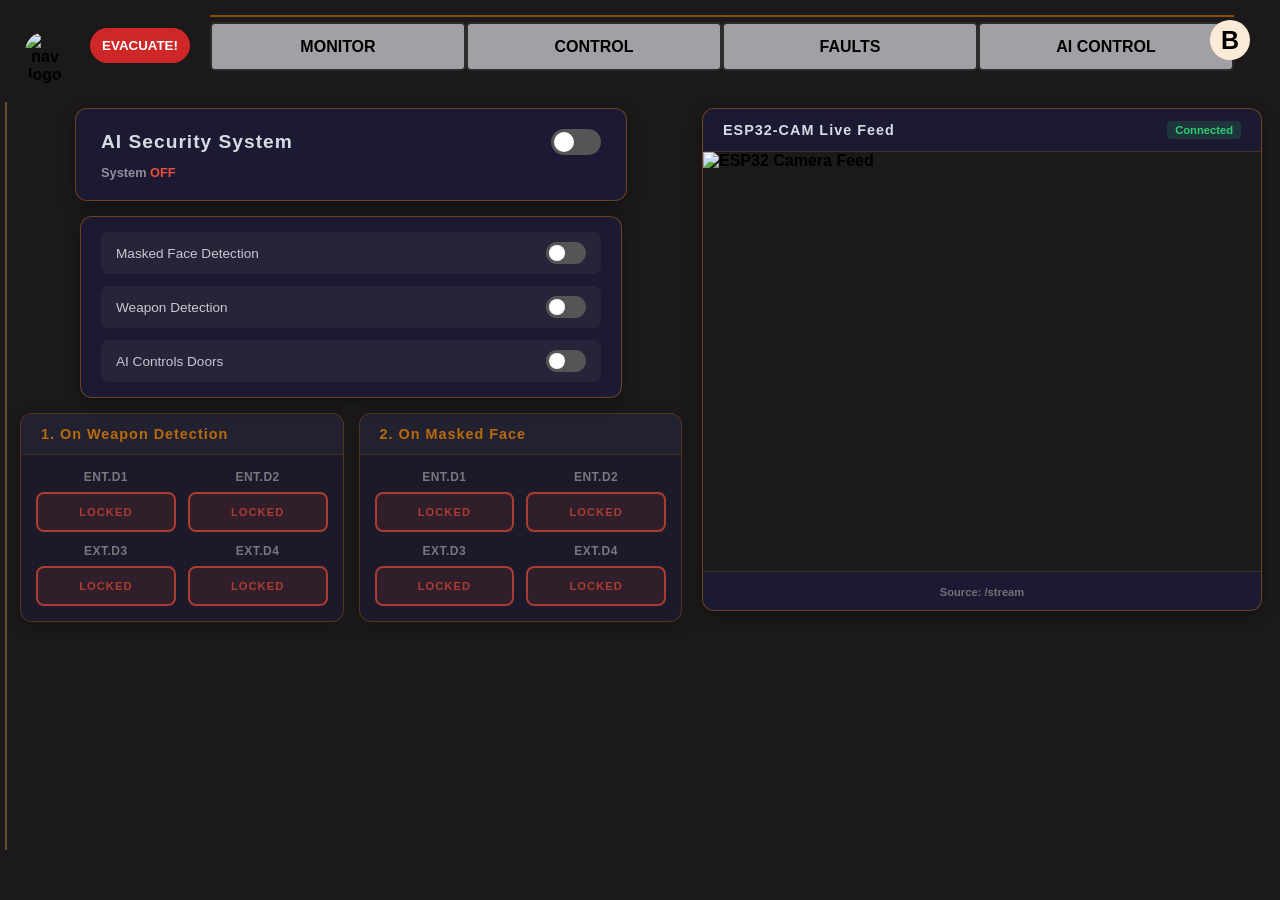
==== aicontrol.html @ 1e650802 "feat: Refactor API endpoints to use relative URLs and remove hardcoded server address" ====
<!DOCTYPE html>
<html lang="en">
<head>
    <meta charset="UTF-8">
    <title>Man-Trap Control - AI Control</title>
    <link rel="stylesheet" href="style.css">
    <link rel="stylesheet" href="aicontrol.css">
   
   
</head>
<body class="simulation-background">

    <div class = "whole-header">
        
        
        <div class="main-navigation-bar">

            <div class="monitor-page-link simulate-page-link-selected" onclick="openMonitorPage()">MONITOR</div>
            <div class="command-page-link simulate-page-link-selected" onclick="openControlPage()">CONTROL</div>
            <div class="faults-page-link simulate-page-link-selected" onclick="openFaultsPage()">FAULTS</div>
            <div class="ai-page-link simulate-page-link-selected">AI CONTROL</div>

        </div>


        <div class="user-header">

            <button class="evacuate"> EVACUATE! </button>
            <div class="js-navigation-menu"><img class="navigation-menu" onclick="showSideNavigationBar()" src="navigation-menu.png" alt="nav logo"></div>
            <div class="user-pic"> <div class="user-name">B</div> </div>

        </div>
                
    </div> 
   
    
    <div class ="js-side-navigation-bar">
        <div class = "hidden-side-navigation-bar">
        </div>


    </div>

    <div class="ai-container">
        <div class="ai-layout">
            <!-- Left Column - Top Four Cards -->
            <div class="ai-left-column">
                <!-- Main AI System Toggle -->
                <div class="ai-main-toggle">
                    <div class="toggle-card">
                        <div class="toggle-header">
                            <h2>AI Security System</h2>
                            <label class="switch">
                                <input type="checkbox" id="aiSystemToggle" onchange="toggleAiSystem()">
                                <span class="slider round"></span>
                            </label>
                        </div>
                        <p class="toggle-status">System <span id="aiSystemStatus">OFF</span></p>
                    </div>
                </div>

                <!-- AI Configuration Toggles -->
                <div class="ai-config-section">
                    <div class="config-card">
                        <div class="config-toggle">
                            <span class="config-label">Masked Face Detection</span>
                            <label class="switch small-switch">
                                <input type="checkbox" id="maskedFaceToggle" onchange="toggleMaskedFace()">
                                <span class="slider round"></span>
                            </label>
                        </div>
                        <div class="config-toggle">
                            <span class="config-label">Weapon Detection</span>
                            <label class="switch small-switch">
                                <input type="checkbox" id="weaponToggle" onchange="toggleWeapon()">
                                <span class="slider round"></span>
                            </label>
                        </div>
                        <div class="config-toggle">
                            <span class="config-label">AI Controls Doors</span>
                            <label class="switch small-switch">
                                <input type="checkbox" id="aiDoorControlToggle" onchange="toggleAiDoorControl()">
                                <span class="slider round"></span>
                            </label>
                        </div>
                    </div>
                </div>

                <!-- Setup Cards -->
                <div class="setup-cards-container">
                    <!-- On Weapon Detection Card -->
                    <div class="setup-card" id="weaponSetupCard">
                        <div class="setup-header">
                            <h3>1. On Weapon Detection</h3>
                        </div>
                        <div class="door-grid">
                            <div class="door-setup-box">
                                <div class="door-label">ENT.D1</div>
                                <button class="door-action-btn locked" data-door="1" data-type="weapon" onclick="toggleDoorAction(this)">
                                    <span class="btn-text">LOCKED</span>
                                </button>
                            </div>
                            <div class="door-setup-box">
                                <div class="door-label">ENT.D2</div>
                                <button class="door-action-btn locked" data-door="2" data-type="weapon" onclick="toggleDoorAction(this)">
                                    <span class="btn-text">LOCKED</span>
                                </button>
                            </div>
                            <div class="door-setup-box">
                                <div class="door-label">EXT.D3</div>
                                <button class="door-action-btn locked" data-door="3" data-type="weapon" onclick="toggleDoorAction(this)">
                                    <span class="btn-text">LOCKED</span>
                                </button>
                            </div>
                            <div class="door-setup-box">
                                <div class="door-label">EXT.D4</div>
                                <button class="door-action-btn locked" data-door="4" data-type="weapon" onclick="toggleDoorAction(this)">
                                    <span class="btn-text">LOCKED</span>
                                </button>
                            </div>
                        </div>
                    </div>

                    <!-- On Masked Face Card -->
                    <div class="setup-card" id="maskedFaceSetupCard">
                        <div class="setup-header">
                            <h3>2. On Masked Face</h3>
                        </div>
                        <div class="door-grid">
                            <div class="door-setup-box">
                                <div class="door-label">ENT.D1</div>
                                <button class="door-action-btn locked" data-door="1" data-type="masked" onclick="toggleDoorAction(this)">
                                    <span class="btn-text">LOCKED</span>
                                </button>
                            </div>
                            <div class="door-setup-box">
                                <div class="door-label">ENT.D2</div>
                                <button class="door-action-btn locked" data-door="2" data-type="masked" onclick="toggleDoorAction(this)">
                                    <span class="btn-text">LOCKED</span>
                                </button>
                            </div>
                            <div class="door-setup-box">
                                <div class="door-label">EXT.D3</div>
                                <button class="door-action-btn locked" data-door="3" data-type="masked" onclick="toggleDoorAction(this)">
                                    <span class="btn-text">LOCKED</span>
                                </button>
                            </div>
                            <div class="door-setup-box">
                                <div class="door-label">EXT.D4</div>
                                <button class="door-action-btn locked" data-door="4" data-type="masked" onclick="toggleDoorAction(this)">
                                    <span class="btn-text">LOCKED</span>
                                </button>
                            </div>
                        </div>
                    </div>
                </div>
            </div>

            <!-- Right Column - Live Feed -->
            <div class="ai-right-column">
                <div class="feed-card">
                    <div class="feed-header">
                        <h3>ESP32-CAM Live Feed</h3>
                        <span class="feed-status">Connected</span>
                    </div>
                    <div class="feed-view">
                        <img id="esp32Feed" alt="ESP32 Camera Feed" src="/third.png">
                    </div>
                    <div class="feed-info">
                        <span>Source: /stream</span>
                    </div>
                </div>
            </div>
        </div>
    </div>
<script src="js/api-client.js"></script>
<script src="js/bankSystem.js"></script>
<script src="aicontrol.js"></script>
<script src="script.js"></script>

</body>
</html>
---- style.css ----
body{
    
    background-color: rgb(27, 25, 25);
    display: inline;
    height: 5000px;
    font-family: Inter, sans-serif;
    font-weight: 700;
    
}

.main-navigation-bar{
  
    position : fixed;
    display: flex;
    flex-direction : row;
    width : 80%;
    top:15px;
    left: 180px;
    right : 80px;
    border-top-style: solid;
    border-bottom-style : none;
    border-top-color: rgba(255, 142, 3, 0.462);
    border-width: 2px;
    padding-top: 5px;
    margin-left: 30px;

}

.monitor-page-link, .command-page-link,.faults-page-link,.ai-page-link {
    padding : 5px 40px 5px 40px;
    display: flex;
    justify-self: stretch;
    width :25%;
    height : 35px;
    background-color:rgb(162, 160, 164);
    border-style: solid;
    border-width: 2px;
    border-color: rgb(45, 44, 44);
    border-radius: 5px;
    align-items: center;
    justify-content: center;
    transition: 0.3s;
    
}



.monitor-page-link:hover, .command-page-link:hover,.faults-page-link:hover,.ai-page-link:hover {
    padding : 5px 42px 7px 42px;;
    height : 45px;
    background-color: rgb(204, 196, 196);
    border-style: solid;
    border-width: 2px;
    border-color: rgb(255, 142, 3);
    border-radius: 5px;
    cursor: pointer;
    transition: 0.3s;
}


.user-header{
    position: fixed;
    display : grid;
    grid-template-columns: 1fr 1fr;
    width: 20%;
    left :20px; 
    align-items: center;
    top : 45px;
    text-align: center;
   
}


.user-pic{
    align-items: center;
    justify-content: center;
    position: fixed;
    height :40px;
    width: 40px;
    border-radius: 20px;
    right:30px;
    top :20px;
    background-color: antiquewhite;

}
.user-name {
    
    position: absolute;
    font-size: 25px;
    font-weight: bold;
    left:10px;
    right: 10px;
    top: 6px;

}


.evacuate{
    position: fixed;
    height: 35px;
    width :100px;
    border-radius: 200px;
    left: 90px;
    background-color: rgb(207, 39, 39);
    color: white;
    font-weight: 550;
    box-shadow: none;
    border-width: 0;
    cursor: pointer;
    transition: 0.3s;

}
.evacuate:hover{
    position: fixed;
    height: 37px;
    width :105px;
    border-radius: 205px;
    left: 90px;
    background-color: rgb(241, 6, 6);
    color: white;
    font-weight: 550;
    box-shadow: none;
    border-width: 0;
    cursor: pointer;

}

.navigation-menu{
    
    position: absolute;
    width: 40px;
    border-radius: 20px;
    left : 5px;
    top : -13px;
    cursor: pointer;
    display: block;

  
}
.navigation-menu p {
    
  line-height: 0.2px;
  font-weight: 700;
  
}



.shown-side-navigation-bar{
    position: fixed;
    display : grid;
    grid-template-rows: 1fr 1fr 1fr 1fr;
    left: 10px;
    top: 100px;
    bottom: 100px;
}



.shown-side-navigation-bar div{
    
    display :block;
    text-align: center;
    color: rgb(221, 216, 216);
    font-weight: 200;
    width: 90px;
    margin: 2px;
    border-radius: 5px;
    background-color: rgba(12, 50, 163, 0.214);
    border-style: solid;
    border-width: 2px;
    border-color: rgba(255, 142, 3, 0.447);
    cursor: pointer;
    
}

.hidden-side-navigation-bar{
    position: fixed;
    left: 5px;
    top: 102px;
    bottom: 50px;
    background-color: rgba(160, 128, 81, 0);
    border-style: solid;
    border-width: 0.1px;
    border-color: rgba(205, 150, 83, 0.425);
    
}


.bank-booth-template{
    background:rgba(32, 32, 129, 0.25);
    height: 500px;
    width: 500px;
    border-radius: 50px;
    position: absolute;
    left: 7%;
    top :180px;
    display :flex;
    align-items: center;
    justify-content: center;
    margin-left: 60px;
    border: 1px solid rgba(255, 142, 3, 0.35);
    box-shadow: 0 4px 15px rgba(0, 0, 0, 0.3);
    overflow: hidden;
}

.live-view-template{
    background: rgba(26, 33, 31, 0.659);
    height: 500px;
    width: 500px;
    border-radius: 50px;
    position: absolute;
    right: 7%;
    top :180px;
    display :flex;
    align-items: center;
    justify-content: center;
    margin-left: 60px;

}

.booth-divider {

    height: 450px;
    width: 0.3px;
    background-color: rgb(84, 81, 79);
    
}


.outside-door-lock-icons{
    position: absolute;

    top : 140px;
    left : 10%;
    margin-left: 90px;
    display : grid;
    grid-template-columns: 120px 210px 300px;
    align-items: center; 
    font-size: small;
    color: rgba(103, 103, 237, 0.918);  
}
.inside-door-lock-icons{
    position: absolute;
    top : 685px;
    left : 10%;
    margin-left: 90px;
    display : grid;
    grid-template-columns: 120px 210px 300px;
    align-items: center;
    font-size: small; 
    color: rgba(103, 103, 237, 0.918);
}


.outside-unlocked-padlock-icon, .inside-locked-padlock-icon, .inside-unlocked-padlock-icon, .outside-locked-padlock-icon{

    display : inline;
    width : 35px;
    border-radius: 18px;
}

.outside-exit-closed{
position: absolute;
left: 6%;
top: 10%;
width : 35%;
height: 10px;
background-color: red;

}
.outside-exit-opened{
position: absolute;
left: 6%;
top: 10%;
transform: rotate(-10deg);
transform-origin : top left;
width : 35%;
height: 10px;
background-color:rgb(6, 234, 33);

}

.outside-entrance-opened{
position: absolute;
right: 6%;
top: 10%;
width : 35%;
height: 10px;
background-color: rgb(6, 234, 33);
transform: rotate(10deg);
transform-origin : top right;
    
}
.outside-entrance-closed{
position: absolute;
right: 6%;
top: 10%;
width : 35%;
height: 10px;
background-color: red;

}


.inside-exit-closed{
position: absolute;
left: 6%;
bottom: 10%;
width : 35%;
height: 10px;
background-color: red;
    
}
.inside-exit-opened{
transform: rotate(10deg);
transform-origin : top left;
position: absolute;
left: 6%;
bottom: 10%;
width : 35%;
height: 10px;
background-color:rgb(6, 234, 33);    
}

.inside-entrance-opened{
transform: rotate(-10deg);
transform-origin : top right;
position: absolute;
right: 6%;
bottom: 10%;
width : 35%;
height: 10px;
background-color:rgb(6, 234, 33);    
}

.inside-entrance-closed{
position: absolute;
right: 6%;
bottom: 10%;
width : 35%;
height: 10px;
background-color: red;   
}

.object-detected-entrance{
    position: absolute;
    font-family:'Segoe UI', Tahoma, Geneva, Verdana, sans-serif;
    font-weight: 900;
    font-size: 100px;
    right: 10%;
    background-color: none;

}
.object-detected-exit{
    position: absolute;
    font-family:'Segoe UI', Tahoma, Geneva, Verdana, sans-serif;
    font-weight: 900;
    font-size: 100px;
    left: 10%;
    background-color: none;

}

.operation-mode{
    position: fixed;
    display: block;
    background-color: rgba(32, 32, 129, 0.338);

}


.main-container {
    position: fixed;
    left: 6%;
    top: 10%;
    display: grid;
    grid-template-columns: repeat(3, 1fr);
    gap: 15px;
    padding: 80px 20px 20px 20px;
    min-height: calc(100vh - 100px);
    width: 100%;
    box-sizing: border-box;
}

/* Card - Operation Mode */
.operation-mode-card {
    position: relative;
    background: rgba(32, 32, 129, 0.25);
    width: 100%;
    max-width: 500px;
    border-radius: 12px;
    box-shadow: 0 4px 15px rgba(0, 0, 0, 0.3);
    overflow: hidden;
    border: 1px solid rgba(255, 142, 3, 0.35);
}

.card-header {
    padding: 15px 20px;
    border-bottom: 1px solid rgba(255, 142, 3, 0.2);
}

.card-header h2 {
    margin: 0;
    font-size: 1rem;
    color: #d6dce3;
    letter-spacing: 1px;
    text-transform: uppercase;
  
}
.mode-row {
    display: grid;
    grid-template-columns: 1fr 140px;
    align-items: center;
    padding: 12px 20px;
    border-bottom: 1px solid rgba(255, 142, 3, 0.1);
    transition: background 0.3s ease;
  }


.mode-row:last-child { border-bottom: none; }

  .mode-info p {
    margin: 0;
    font-size: 0.8rem;
    color: #a0a0a8;
    line-height: 1.4;
}

input[type="radio"] { display: none; }

.mode-btn {
    display: block;
    text-align: center;
    padding: 8px 0;
    border-radius: 5px;
    font-weight: 600;
    cursor: pointer;
    transition: all 0.2s ease;
    text-transform: uppercase;
    font-size: 0.7rem;
    border: 1px solid transparent;
  }

.btn-evacuate, .btn-normal, .btn-exit, .btn-entrance, .btn-lock { 
    background: rgba(60, 60, 70, 0.4);
    border-color: rgba(120, 120, 130, 0.3);
    color: #c8c8d0;
}
  .btn-evacuate:hover, .btn-normal:hover, .btn-exit:hover, .btn-entrance:hover, .btn-lock:hover { 
    background: rgba(80, 80, 90, 0.5);
    border-color: rgba(255, 142, 3, 0.4);
}
  #evacuate:checked + .mode-row .btn-evacuate, #exit:checked + .mode-row .btn-exit, #lock:checked + .mode-row .btn-lock, #entrance:checked + .mode-row .btn-entrance, #normal:checked + .mode-row .btn-normal{ 
    background: rgba(255, 142, 3, 0.2);
    border-color: rgb(255, 142, 3);
    color: rgb(255, 142, 3);
}

.settings-container {
    position: relative;
    width: 100%;
    max-width: 400px;
}
.settings-card {
  font-family: -apple-system, BlinkMacSystemFont, "Segoe UI", Roboto, Helvetica, Arial, sans-serif;
  background: rgba(32, 32, 129, 0.25);
  width: 100%;
  max-width: 480px;
  border-radius: 12px;
  box-shadow: 0 4px 15px rgba(0, 0, 0, 0.3);
  padding: 20px;
  box-sizing: border-box;
  border: 1px solid rgba(255, 142, 3, 0.35);
}

/* Individual section layout */
.settings-section {
  display: flex;
  flex-direction: column;
  padding-bottom: 20px;
  margin-bottom: 20px;
  border-bottom: 1px solid rgba(255, 142, 3, 0.15);
}

/* Remove bottom border and margin from the last section */
.settings-section:last-child {
  padding-bottom: 0;
  margin-bottom: 0;
  border-bottom: none;
}

/* Text typography */
.text-content {
  margin-bottom: 12px;
}

.section-title {
  margin: 0 0 6px 0;
  font-size: 0.9rem;
  font-weight: 600;
  color: rgb(255, 142, 3);
  
}

.section-desc {
  margin: 0;
  font-size: 0.75rem;
  line-height: 1.5;
  color: #a0a0a8;
}

/* Modern Toggle Switch (Segmented Control) */
.toggle-group {
  display: flex;
  background: rgba(60, 60, 70, 0.4);
  padding: 4px;
  border-radius: 8px;
  position: relative;
}

/* Hide the default radio buttons */
.toggle-group input[type="radio"] {
  display: none;
}

/* Style the labels to act as buttons */
.toggle-group label {
  flex: 1;
  text-align: center;
  padding: 8px 16px;
  font-size: 0.75rem;
  font-weight: 500;
  color: #c8c8d0;
  cursor: pointer;
  border-radius: 6px;
  transition: all 0.2s ease-in-out;
  user-select: none;
}

/* Hover effect for unselected options */
.toggle-group label:hover {
  color: #d6dce3;
}

/* Styling for the selected option */
.toggle-group input[type="radio"]:checked + label {
  background: rgba(255, 142, 3, 0.2);
  color: rgb(255, 142, 3);
  box-shadow: 0 1px 3px rgba(0, 0, 0, 0.1);
}



/* Left Panel - Door Controls */
.quick-door-action {
    display: flex;
    flex-direction: column;
    gap: 15px;
    width: 100%;
    max-width: 450px;
    border-radius: 12px;
    padding: 15px;
    background: rgba(32, 32, 129, 0.25);
    border: 1px solid rgba(255, 142, 3, 0.35);
    box-shadow: 0 4px 15px rgba(0, 0, 0, 0.3);
}

.panel-header h2 {
    padding-bottom: 6px;
    font-size: 0.9rem;
    color: rgb(255, 142, 3);
    text-transform: uppercase;
    letter-spacing: 1px;
    margin-bottom: 10px;
    text-align: center;
    border-bottom-style: solid;
    border-bottom-width: 1px;
    border-bottom-color: rgba(255, 142, 3, 0.3);

}

/* Door Grid */
.door-grid {
    display: grid;
    grid-template-columns: repeat(2, 1fr);
    gap: 10px;
}

.door-btn {
    display: flex;
    flex-direction: column;
    font-size: 0.2rem;
    align-items: center;
    justify-content: center;
    padding: 12px 10px;
    background: rgba(60, 60, 70, 0.4);
    border: 1px solid rgba(120, 120, 130, 0.3);
    border-radius: 6px;
    cursor: pointer;
    transition: all 0.3s ease;
}

.door-btn:hover {
    transform: translateY(-2px);
    box-shadow: 0 4px 15px rgba(255, 142, 3, 0.2);
    border-color: rgba(255, 142, 3, 0.4);
}

.door-btn.locked {
    background: rgba(231, 76, 60, 0.15);
    border-color: rgb(231, 76, 60);
}

.door-btn.unlocked {
    background: rgba(46, 204, 113, 0.15);
    border-color: rgb(46, 204, 113);
}

.door-btn.auto-controlled {
    background: rgba(52, 152, 219, 0.15);
    border-color: rgb(52, 152, 219);
    
}

.door-num {
    font-size: 1.3rem;
    font-weight: 700;
    color: rgb(255, 142, 3);
}

.door-status {
    font-size: 0.6rem;
    color: #a0a0a8;
    margin-top: 4px;
    text-transform: uppercase;
}

.door-btn.closed .door-status {
    color: rgb(231, 76, 60);
}

.door-btn.open .door-status {
    color: rgb(46, 204, 113);
}

.door-btn.uncontrolled .door-status {
    color: rgb(52, 152, 219);
}

/* Log Section */
.log-section {
    background: rgba(32, 32, 129, 0.2);
    border: 1px solid rgba(255, 142, 3, 0.2);
    border-radius: 6px;
    padding: 10px;
    flex: 1;
    min-height: 150px;
}

.log-header {
    display: flex;
    justify-content: space-between;
    align-items: center;
    margin-bottom: 8px;
}

.log-header h3 {
    font-size: 0.7rem;
    color: rgb(255, 142, 3);
    text-transform: uppercase;
    letter-spacing: 1px;
}

.refresh-btn {
    width: 22px;
    height: 22px;
    border-radius: 11px;
    background: rgba(255, 142, 3, 0.15);
    border: 1px solid rgb(255, 142, 3);
    color: rgb(255, 142, 3);
    cursor: pointer;
    font-size: 0.7rem;
    transition: 0.2s;
}

.refresh-btn:hover {
    background: rgb(255, 142, 3);
    color: #1b1919;
}

#logContainer {
    max-height: 120px;
    overflow-y: auto;
}

.empty-log {
    color: #707078;
    text-align: center;
    font-size: 0.7rem;
    padding: 15px;
}

/* Log Entry - Typewriter Style */
.log-entry {
    font-family: 'Courier New', Courier, monospace;
    background: rgba(60, 60, 70, 0.2);
    border-left: 3px solid rgba(255, 142, 3, 0.4);
    padding: 6px 8px;
    margin-bottom: 5px;
    border-radius: 3px;
    font-size: 0.65rem;
}

.log-entry:first-child {
    border-left-color: rgb(46, 204, 113);
}

.log-time {
    color: #707078;
    font-size: 0.6rem;
}

.log-clicked {
    color: rgb(255, 142, 3);
    font-weight: 600;
}

.log-client {
    color: #707078;
    font-size: 0.6rem;
}

/* Responsive breakpoints */
@media (max-width: 1200px) {
    .main-container {
        grid-template-columns: repeat(2, 1fr);
        padding: 80px 15px 15px 15px;
    }
}

@media (max-width: 900px) {
    .main-container {
        grid-template-columns: 1fr;
        gap: 15px;
    }
    
    .operation-mode-card, .settings-container, .quick-door-action {
        max-width: 100%;
    }
    
    .settings-card {
        max-width: 100%;
    }
}

@media (max-width: 600px) {
    .main-container {
        padding: 70px 10px 10px 10px;
    }
    
    .operation-mode-card, .settings-container, .quick-door-action {
        max-width: 100%;
    }
    
    .door-grid {
        grid-template-columns: repeat(2, 1fr);
    }
}
---- aicontrol.css ----
/* AI Control Page Styles */

.ai-container {
    display: flex;
    flex-direction: column;
    gap: 20px;
    padding: 90px 20px 20px 20px;
    width: 100%;
    box-sizing: border-box;
    max-width: 1400px;
    margin: 0 auto;
}

/* Two Column Layout */
.ai-layout {
    display: flex;
    gap: 20px;
    width: 100%;
}

.ai-left-column {
    flex: 1;
    display: flex;
    flex-direction: column;
    gap: 15px;
    min-width: 0;
}

.ai-right-column {
    width: 45%;
    min-width: 400px;
    flex-shrink: 0;
}

/* Main AI System Toggle */
.ai-main-toggle {
    display: flex;
    justify-content: center;
}

.toggle-card {
    background: rgba(32, 32, 129, 0.25);
    width: 100%;
    max-width: 500px;
    border-radius: 12px;
    border: 1px solid rgba(255, 142, 3, 0.35);
    box-shadow: 0 4px 15px rgba(0, 0, 0, 0.3);
    padding: 20px 25px;
}

.toggle-header {
    display: flex;
    justify-content: space-between;
    align-items: center;
    margin-bottom: 10px;
}

.toggle-header h2 {
    margin: 0;
    color: #d6dce3;
    font-size: 1.2rem;
    font-weight: 600;
    letter-spacing: 1px;
}

.toggle-status {
    margin: 0;
    color: #909098;
    font-size: 0.8rem;
}

.toggle-status span {
    color: rgb(231, 76, 60);
    font-weight: 700;
}

.toggle-status span.active {
    color: rgb(46, 204, 113);
}

/* Configuration Section */
.ai-config-section {
    display: flex;
    justify-content: center;
}

.config-card {
    background: rgba(32, 32, 129, 0.25);
    width: 100%;
    max-width: 500px;
    border-radius: 12px;
    border: 1px solid rgba(255, 142, 3, 0.35);
    box-shadow: 0 4px 15px rgba(0, 0, 0, 0.3);
    padding: 15px 20px;
    display: flex;
    flex-direction: column;
    gap: 12px;
}

.config-toggle {
    display: flex;
    justify-content: space-between;
    align-items: center;
    padding: 10px 15px;
    background: rgba(60, 60, 70, 0.3);
    border-radius: 8px;
}

.config-label {
    color: #c8c8d0;
    font-size: 0.85rem;
    font-weight: 500;
}

/* Switch Toggle */
.switch {
    position: relative;
    display: inline-block;
    width: 50px;
    height: 26px;
}

.switch input {
    opacity: 0;
    width: 0;
    height: 0;
}

.slider {
    position: absolute;
    cursor: pointer;
    top: 0;
    left: 0;
    right: 0;
    bottom: 0;
    background-color: #555;
    transition: 0.3s;
}

.slider:before {
    position: absolute;
    content: "";
    height: 20px;
    width: 20px;
    left: 3px;
    bottom: 3px;
    background-color: white;
    transition: 0.3s;
}

input:checked + .slider {
    background-color: rgb(46, 204, 113);
}

input:checked + .slider:before {
    transform: translateX(24px);
}

.slider.round {
    border-radius: 34px;
}

.slider.round:before {
    border-radius: 50%;
}

.small-switch {
    width: 40px;
    height: 22px;
}

.small-switch .slider:before {
    height: 16px;
    width: 16px;
}

.small-switch input:checked + .slider:before {
    transform: translateX(18px);
}

/* Setup Cards Container */
.setup-cards-container {
    display: flex;
    gap: 15px;
    flex-wrap: wrap;
    justify-content: center;
}

.setup-card {
    background: rgba(32, 32, 129, 0.25);
    width: calc(50% - 8px);
    min-width: 280px;
    flex: 1;
    max-width: 350px;
    border-radius: 12px;
    border: 1px solid rgba(255, 142, 3, 0.35);
    box-shadow: 0 4px 15px rgba(0, 0, 0, 0.3);
    overflow: hidden;
    opacity: 0.7;
    transition: 0.3s;
}

.setup-card.active {
    opacity: 1;
}

.setup-header {
    padding: 12px 20px;
    border-bottom: 1px solid rgba(255, 142, 3, 0.2);
    background: rgba(80, 80, 90, 0.2);
}

.setup-header h3 {
    margin: 0;
    color: rgb(255, 142, 3);
    font-size: 0.9rem;
    font-weight: 600;
    letter-spacing: 1px;
}

/* Door Grid 2x2 */
.door-grid {
    display: grid;
    grid-template-columns: repeat(2, 1fr);
    gap: 12px;
    padding: 15px;
}

.door-setup-box {
    display: flex;
    flex-direction: column;
    align-items: center;
    gap: 8px;
}

.door-label {
    color: #a0a0a8;
    font-size: 0.75rem;
    font-weight: 600;
    letter-spacing: 0.5px;
}

.door-action-btn {
    width: 100%;
    padding: 12px 10px;
    border: 2px solid;
    border-radius: 8px;
    font-size: 0.7rem;
    font-weight: 700;
    cursor: pointer;
    transition: 0.3s;
    letter-spacing: 1px;
}

.door-action-btn.locked {
    background: rgba(231, 76, 60, 0.15);
    border-color: rgb(231, 76, 60);
    color: rgb(231, 76, 60);
}

.door-action-btn.open {
    background: rgba(46, 204, 113, 0.15);
    border-color: rgb(46, 204, 113);
    color: rgb(46, 204, 113);
}

.door-action-btn.auto {
    background: rgba(52, 152, 219, 0.15);
    border-color: rgb(52, 152, 219);
    color: rgb(52, 152, 219);
}

.door-action-btn:hover {
    transform: scale(1.02);
}

/* Live Feed Section */
.ai-feed-section {
    display: flex;
    justify-content: center;
}

.feed-card {
    background: rgba(32, 32, 129, 0.25);
    width: 100%;
    border-radius: 12px;
    border: 1px solid rgba(255, 142, 3, 0.35);
    box-shadow: 0 4px 15px rgba(0, 0, 0, 0.3);
    overflow: hidden;
}

.feed-header {
    display: flex;
    justify-content: space-between;
    align-items: center;
    padding: 12px 20px;
    border-bottom: 1px solid rgba(255, 142, 3, 0.2);
}

.feed-header h3 {
    margin: 0;
    color: #d6dce3;
    font-size: 0.9rem;
    font-weight: 600;
    letter-spacing: 1px;
}

.feed-status {
    color: rgb(46, 204, 113);
    font-size: 0.7rem;
    font-weight: 600;
    padding: 3px 8px;
    background: rgba(46, 204, 113, 0.15);
    border-radius: 4px;
}

.feed-view {
    width: 100%;
    aspect-ratio: 4/3;
    background: #1a1a1a;
    display: flex;
    align-items: center;
    justify-content: center;
}

.feed-view img {
    width: 100%;
    height: 100%;
    object-fit: cover;
}

.feed-info {
    padding: 10px 20px;
    border-top: 1px solid rgba(255, 142, 3, 0.15);
    text-align: center;
}

.feed-info span {
    color: #707078;
    font-size: 0.7rem;
}

/* Responsive Layout */
@media (max-width: 1100px) {
    .ai-layout {
        flex-direction: column;
    }
    
    .ai-right-column {
        width: 100%;
        min-width: unset;
    }
    
    .setup-card {
        max-width: 100%;
    }
}
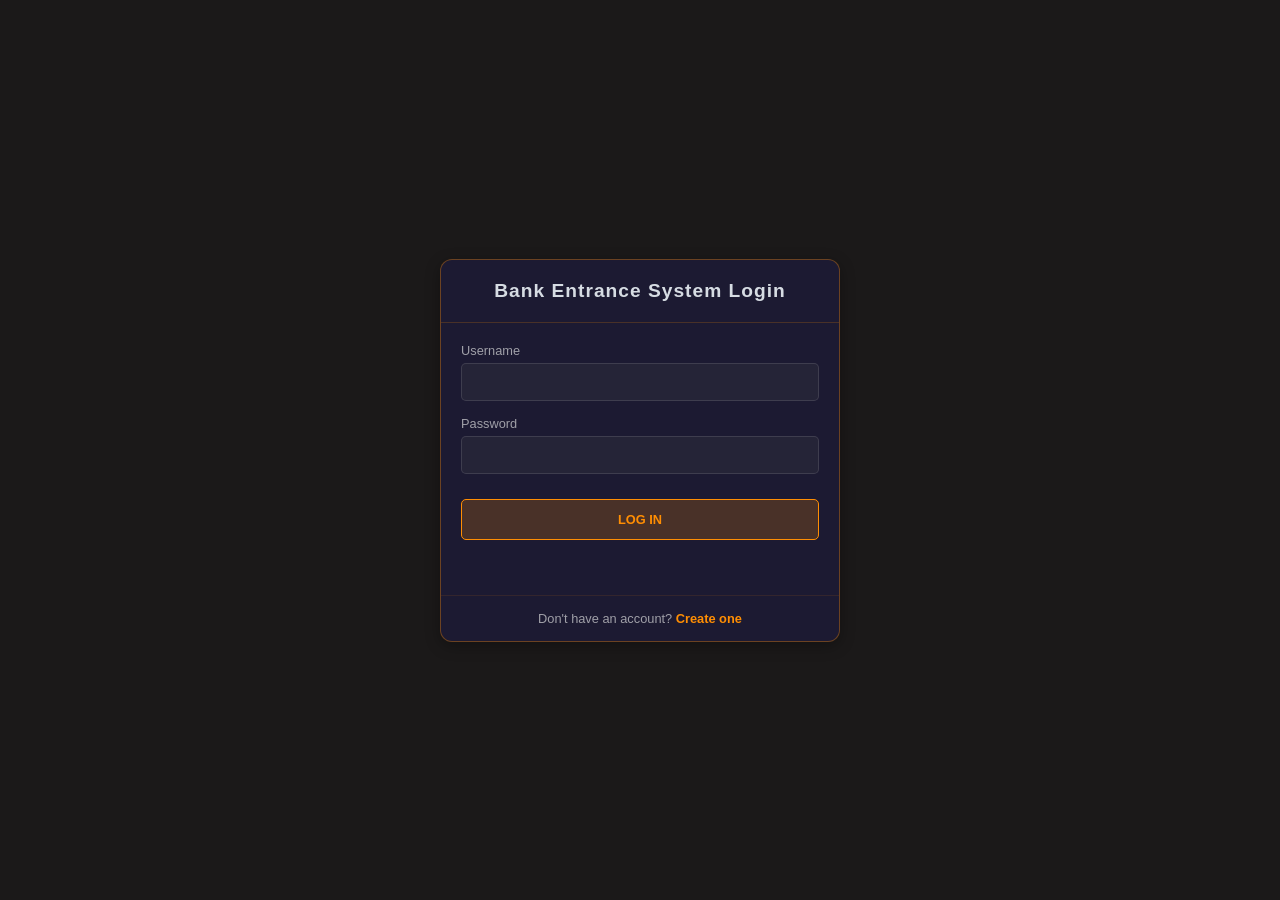
==== commit e9529aa4: "Add user authentication and account creation features - Implement login status check in faults.js an" ====
--- a/aicontrol.html
+++ b/aicontrol.html
@@ -173,6 +173,7 @@
             </div>
         </div>
     </div>
+<script src="utility.js"></script>
 <script src="js/api-client.js"></script>
 <script src="js/bankSystem.js"></script>
 <script src="aicontrol.js"></script>
--- a/style.css
+++ b/style.css
@@ -186,6 +186,226 @@
     
 }
 
+.print-modal-overlay{
+    position: fixed;
+    inset: 0;
+    z-index: 9999;
+    display: flex;
+    align-items: center;
+    justify-content: center;
+    padding: 18px;
+    background: rgba(0, 0, 0, 0.6);
+}
+
+.print-modal-card{
+    width: min(520px, 100%);
+    max-height: 88vh;
+    overflow-y: auto;
+    padding: 22px;
+    border-radius: 18px;
+    background: rgba(255, 255, 255, 0.98);
+    box-shadow: 0 24px 80px rgba(0, 0, 0, 0.25);
+    color: #111;
+}
+
+[data-theme="dark"] .print-modal-card{
+    background: rgba(14, 18, 28, 0.96);
+    color: #f5f6fb;
+    border: 1px solid rgba(255, 255, 255, 0.08);
+}
+
+.print-modal-header{
+    display: flex;
+    justify-content: space-between;
+    align-items: center;
+    gap: 12px;
+    margin-bottom: 18px;
+}
+
+.print-modal-header h3{
+    margin: 0;
+    font-size: 1.05rem;
+    font-weight: 700;
+}
+
+.close-modal-btn{
+    border: none;
+    background: transparent;
+    color: inherit;
+    font-size: 1.4rem;
+    line-height: 1;
+    cursor: pointer;
+}
+
+.print-modal-body p{
+    margin: 0 0 16px;
+    line-height: 1.5;
+    color: inherit;
+}
+
+.print-checkbox-grid{
+    display: grid;
+    gap: 10px;
+    margin-bottom: 12px;
+}
+
+.print-checkbox-label{
+    display: flex;
+    align-items: center;
+    gap: 10px;
+    padding: 12px 14px;
+    border-radius: 12px;
+    border: 1px solid rgba(20, 20, 20, 0.08);
+    background: rgba(255, 255, 255, 0.92);
+    cursor: pointer;
+    transition: background 0.2s ease, border-color 0.2s ease;
+}
+
+[data-theme="dark"] .print-checkbox-label{
+    background: rgba(255, 255, 255, 0.05);
+    border-color: rgba(255, 255, 255, 0.12);
+}
+
+.print-checkbox-label:hover{
+    background: rgba(255, 255, 255, 0.98);
+}
+
+[data-theme="dark"] .print-checkbox-label:hover{
+    background: rgba(255, 255, 255, 0.08);
+}
+
+.print-checkbox-label input{
+    width: 18px;
+    height: 18px;
+    accent-color: #2f80ed;
+}
+
+.print-modal-actions{
+    display: flex;
+    justify-content: flex-end;
+    gap: 10px;
+    margin-top: 10px;
+}
+
+.btn-print,
+.btn-cancel{
+    border: none;
+    border-radius: 10px;
+    padding: 12px 18px;
+    cursor: pointer;
+    font-weight: 700;
+}
+
+.btn-print{
+    background: #2f80ed;
+    color: white;
+}
+
+.btn-cancel{
+    background: rgba(0, 0, 0, 0.08);
+    color: #111;
+}
+
+[data-theme="dark"] .btn-cancel{
+    background: rgba(255, 255, 255, 0.08);
+    color: #f5f6fb;
+}
+
+.print-error-message{
+    min-height: 20px;
+    color: #d93025;
+    font-size: 0.95rem;
+    margin-top: 4px;
+}
+
+.printable-log-area{
+    display: none;
+    position: relative;
+    z-index: 10000;
+    width: min(1100px, 100%);
+    margin: 20px auto;
+    padding: 24px;
+    background: #ffffff;
+    color: #111111;
+    font-family: ui-sans-serif, system-ui, sans-serif;
+    box-shadow: 0 12px 40px rgba(0, 0, 0, 0.08);
+}
+
+.printable-log-area.active{
+    display: block;
+}
+
+.printable-logs-header{
+    margin-bottom: 24px;
+}
+
+.printable-logs-header h1{
+    margin: 0 0 8px;
+    font-size: 1.45rem;
+}
+
+.printable-logs-header p{
+    margin: 4px 0;
+    color: #444;
+    font-size: 0.95rem;
+}
+
+.printable-log-file{
+    margin-bottom: 22px;
+}
+
+.printable-log-file h2{
+    margin: 0 0 10px;
+    font-size: 1.05rem;
+}
+
+.printable-log-file pre{
+    margin: 0;
+    padding: 14px;
+    border-radius: 12px;
+    background: #f7f8fb;
+    border: 1px solid #d8dde6;
+    color: #111;
+    font-size: 0.9rem;
+    line-height: 1.5;
+    white-space: pre-wrap;
+    word-break: break-word;
+    max-height: 520px;
+    overflow-x: auto;
+}
+
+@media print {
+    body *{
+        visibility: hidden;
+    }
+    #printableLogsArea,
+    #printableLogsArea *{
+        visibility: visible;
+    }
+    #printableLogsArea{
+        position: absolute;
+        top: 0;
+        left: 0;
+        width: 100%;
+        margin: 0;
+        padding: 20px;
+        box-shadow: none;
+        background: white;
+        color: black;
+    }
+    #printableLogsArea pre{
+        background: transparent;
+        border: none;
+        padding: 0;
+        color: black;
+    }
+    #printableLogsArea h1,
+    #printableLogsArea h2,
+    #printableLogsArea p{
+        color: black;
+    }
+}
+
 
 .bank-booth-template{
     background:rgba(32, 32, 129, 0.25);
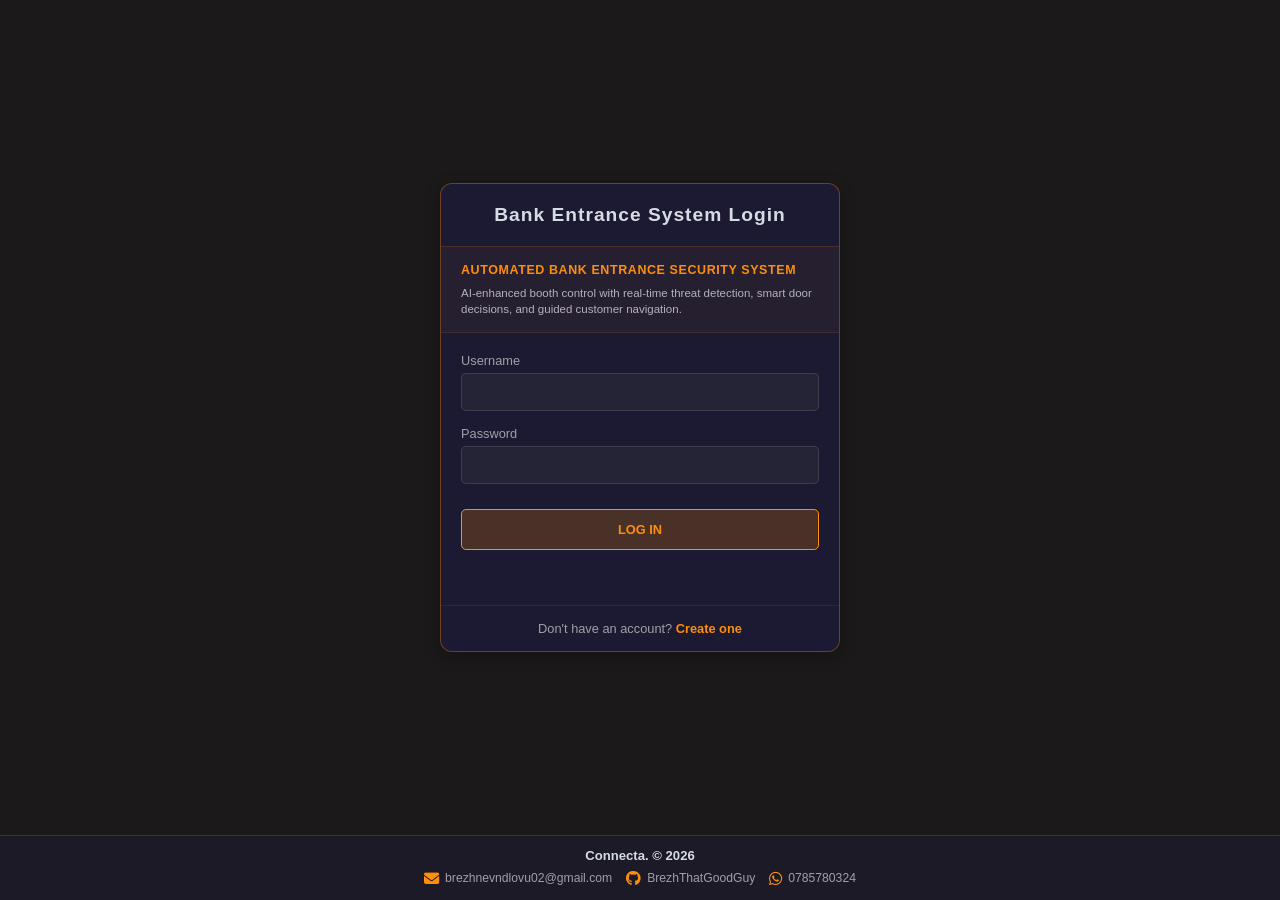
==== commit 63fb3f44: "feat: Add logout functionality with button and styles across multiple pages" ====
--- a/aicontrol.html
+++ b/aicontrol.html
@@ -5,6 +5,7 @@
     <title>Man-Trap Control - AI Control</title>
     <link rel="stylesheet" href="style.css">
     <link rel="stylesheet" href="aicontrol.css">
+    <link rel="stylesheet" href="logout.css">
    
    
 </head>
@@ -37,8 +38,7 @@
     <div class ="js-side-navigation-bar">
         <div class = "hidden-side-navigation-bar">
         </div>
-
-
+        <div class="logout-button-placing"></div>
     </div>
 
     <div class="ai-container">
@@ -178,6 +178,7 @@
 <script src="js/bankSystem.js"></script>
 <script src="aicontrol.js"></script>
 <script src="script.js"></script>
+<script src="logout.js"></script>
 
 </body>
 </html>
--- a/style.css
+++ b/style.css
@@ -784,6 +784,7 @@
     background: rgba(32, 32, 129, 0.25);
     border: 1px solid rgba(255, 142, 3, 0.35);
     box-shadow: 0 4px 15px rgba(0, 0, 0, 0.3);
+    min-height: 0;
 }
 
 .panel-header h2 {
@@ -870,12 +871,14 @@
 
 /* Log Section */
 .log-section {
+    display: flex;
+    flex-direction: column;
     background: rgba(32, 32, 129, 0.2);
     border: 1px solid rgba(255, 142, 3, 0.2);
     border-radius: 6px;
     padding: 10px;
     flex: 1;
-    min-height: 150px;
+    min-height: 0;
 }
 
 .log-header {
@@ -910,7 +913,9 @@
 }
 
 #logContainer {
-    max-height: 120px;
+    flex: 1;
+    min-height: 0;
+    max-height: none;
     overflow-y: auto;
 }
 
--- a/logout.css
+++ b/logout.css
@@ -0,0 +1,14 @@
+.logout-button-placing {
+    position: fixed;
+    bottom: 20px;
+    right: 20px;
+}
+
+.logout-button-placing button {
+    padding: 10px 20px;
+    background-color: #f44336;
+    color: white;
+    border: none;
+    border-radius: 5px;
+    cursor: pointer;
+}
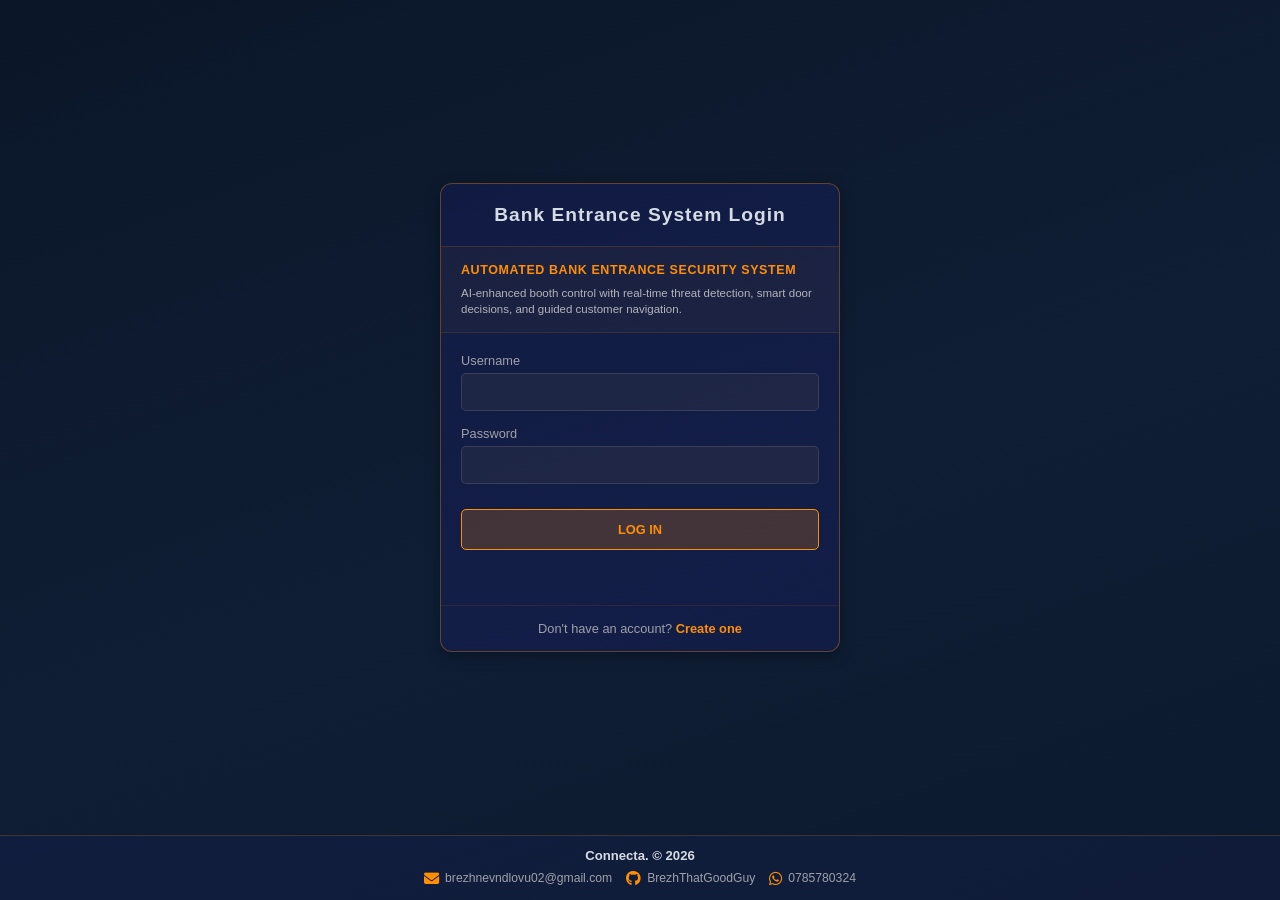
==== commit 86bf1741: "Uniforming" ====
--- a/aicontrol.html
+++ b/aicontrol.html
@@ -27,7 +27,7 @@
         <div class="user-header">
 
             <button class="evacuate"> EVACUATE! </button>
-            <div class="js-navigation-menu"><img class="navigation-menu" onclick="showSideNavigationBar()" src="navigation-menu.png" alt="nav logo"></div>
+            <div class="js-navigation-menu"><svg class="navigation-menu" onclick="showSideNavigationBar()" viewBox="0 0 24 18" width="30" height="22" fill="none" stroke="currentColor" stroke-width="2.5" stroke-linecap="round" role="button" aria-label="Open menu"><line x1="0" y1="1" x2="24" y2="1"/><line x1="0" y1="9" x2="24" y2="9"/><line x1="0" y1="17" x2="24" y2="17"/></svg></div>
             <div class="user-pic"> <div class="user-name">B</div> </div>
 
         </div>
@@ -93,32 +93,43 @@
                         <div class="setup-header">
                             <h3>1. On Weapon Detection</h3>
                         </div>
-                        <div class="door-grid">
-                            <div class="door-setup-box">
-                                <div class="door-label">ENT.D1</div>
-                                <button class="door-action-btn locked" data-door="1" data-type="weapon" onclick="toggleDoorAction(this)">
-                                    <span class="btn-text">LOCKED</span>
-                                </button>
-                            </div>
-                            <div class="door-setup-box">
-                                <div class="door-label">ENT.D2</div>
-                                <button class="door-action-btn locked" data-door="2" data-type="weapon" onclick="toggleDoorAction(this)">
-                                    <span class="btn-text">LOCKED</span>
-                                </button>
-                            </div>
-                            <div class="door-setup-box">
-                                <div class="door-label">EXT.D3</div>
-                                <button class="door-action-btn locked" data-door="3" data-type="weapon" onclick="toggleDoorAction(this)">
-                                    <span class="btn-text">LOCKED</span>
-                                </button>
-                            </div>
-                            <div class="door-setup-box">
-                                <div class="door-label">EXT.D4</div>
-                                <button class="door-action-btn locked" data-door="4" data-type="weapon" onclick="toggleDoorAction(this)">
-                                    <span class="btn-text">LOCKED</span>
-                                </button>
-                            </div>
-                        </div>
+                        <form class="mode-selection">
+                            <div class="mode-option">
+                                <input type="radio" name="weapon-mode" id="weapon-evacuate" value="evacuate" onchange="updateAiMode('weapon', 'evacuate')">
+                                <label for="weapon-evacuate" class="mode-label">
+                                    <span class="mode-name">Evacuate</span>
+                                    <span class="mode-desc">Unlock All</span>
+                                </label>
+                            </div>
+                            <div class="mode-option">
+                                <input type="radio" name="weapon-mode" id="weapon-normal" value="normal" onchange="updateAiMode('weapon', 'normal')">
+                                <label for="weapon-normal" class="mode-label">
+                                    <span class="mode-name">Normal-Traffic</span>
+                                    <span class="mode-desc">Allow Entrance & Exit</span>
+                                </label>
+                            </div>
+                            <div class="mode-option">
+                                <input type="radio" name="weapon-mode" id="weapon-exit" value="exit" onchange="updateAiMode('weapon', 'exit')">
+                                <label for="weapon-exit" class="mode-label">
+                                    <span class="mode-name">Exit-Only</span>
+                                    <span class="mode-desc">Block Entrance</span>
+                                </label>
+                            </div>
+                            <div class="mode-option">
+                                <input type="radio" name="weapon-mode" id="weapon-entrance" value="entrance" onchange="updateAiMode('weapon', 'entrance')">
+                                <label for="weapon-entrance" class="mode-label">
+                                    <span class="mode-name">Entrance-Only</span>
+                                    <span class="mode-desc">Block Exit</span>
+                                </label>
+                            </div>
+                            <div class="mode-option">
+                                <input type="radio" name="weapon-mode" id="weapon-lock" value="lock" checked onchange="updateAiMode('weapon', 'lock')">
+                                <label for="weapon-lock" class="mode-label">
+                                    <span class="mode-name">Lock-All</span>
+                                    <span class="mode-desc">Lock All Doors</span>
+                                </label>
+                            </div>
+                        </form>
                     </div>
 
                     <!-- On Masked Face Card -->
@@ -126,32 +137,43 @@
                         <div class="setup-header">
                             <h3>2. On Masked Face</h3>
                         </div>
-                        <div class="door-grid">
-                            <div class="door-setup-box">
-                                <div class="door-label">ENT.D1</div>
-                                <button class="door-action-btn locked" data-door="1" data-type="masked" onclick="toggleDoorAction(this)">
-                                    <span class="btn-text">LOCKED</span>
-                                </button>
-                            </div>
-                            <div class="door-setup-box">
-                                <div class="door-label">ENT.D2</div>
-                                <button class="door-action-btn locked" data-door="2" data-type="masked" onclick="toggleDoorAction(this)">
-                                    <span class="btn-text">LOCKED</span>
-                                </button>
-                            </div>
-                            <div class="door-setup-box">
-                                <div class="door-label">EXT.D3</div>
-                                <button class="door-action-btn locked" data-door="3" data-type="masked" onclick="toggleDoorAction(this)">
-                                    <span class="btn-text">LOCKED</span>
-                                </button>
-                            </div>
-                            <div class="door-setup-box">
-                                <div class="door-label">EXT.D4</div>
-                                <button class="door-action-btn locked" data-door="4" data-type="masked" onclick="toggleDoorAction(this)">
-                                    <span class="btn-text">LOCKED</span>
-                                </button>
-                            </div>
-                        </div>
+                        <form class="mode-selection">
+                            <div class="mode-option">
+                                <input type="radio" name="masked-mode" id="masked-evacuate" value="evacuate" onchange="updateAiMode('masked', 'evacuate')">
+                                <label for="masked-evacuate" class="mode-label">
+                                    <span class="mode-name">Evacuate</span>
+                                    <span class="mode-desc">Unlock All</span>
+                                </label>
+                            </div>
+                            <div class="mode-option">
+                                <input type="radio" name="masked-mode" id="masked-normal" value="normal" onchange="updateAiMode('masked', 'normal')">
+                                <label for="masked-normal" class="mode-label">
+                                    <span class="mode-name">Normal-Traffic</span>
+                                    <span class="mode-desc">Allow Entrance & Exit</span>
+                                </label>
+                            </div>
+                            <div class="mode-option">
+                                <input type="radio" name="masked-mode" id="masked-exit" value="exit" onchange="updateAiMode('masked', 'exit')">
+                                <label for="masked-exit" class="mode-label">
+                                    <span class="mode-name">Exit-Only</span>
+                                    <span class="mode-desc">Block Entrance</span>
+                                </label>
+                            </div>
+                            <div class="mode-option">
+                                <input type="radio" name="masked-mode" id="masked-entrance" value="entrance" onchange="updateAiMode('masked', 'entrance')">
+                                <label for="masked-entrance" class="mode-label">
+                                    <span class="mode-name">Entrance-Only</span>
+                                    <span class="mode-desc">Block Exit</span>
+                                </label>
+                            </div>
+                            <div class="mode-option">
+                                <input type="radio" name="masked-mode" id="masked-lock" value="lock" checked onchange="updateAiMode('masked', 'lock')">
+                                <label for="masked-lock" class="mode-label">
+                                    <span class="mode-name">Lock-All</span>
+                                    <span class="mode-desc">Lock All Doors</span>
+                                </label>
+                            </div>
+                        </form>
                     </div>
                 </div>
             </div>
@@ -160,25 +182,64 @@
             <div class="ai-right-column">
                 <div class="feed-card">
                     <div class="feed-header">
-                        <h3>ESP32-CAM Live Feed</h3>
-                        <span class="feed-status">Connected</span>
-                    </div>
-                    <div class="feed-view">
-                        <img id="esp32Feed" alt="ESP32 Camera Feed" src="/third.png">
-                    </div>
-                    <div class="feed-info">
-                        <span>Source: /stream</span>
+                        <h3>ESP32-CAM Live Feed + AI Inference</h3>
+                        <span class="feed-status" id="feedStatus">Connecting...</span>
+                    </div>
+                    <div class="feed-view" id="feedContainer" style="position: relative; width: 100%; max-width: 500px; margin: 0 auto;">
+                        <img id="esp32Feed" alt="ESP32 Camera Feed" src="" style="width: 100%; display: block; border-radius: 4px;">
+                        <canvas id="inferenceCanvas" style="position: absolute; top: 0; left: 0; width: 100%; cursor: crosshair; display: none; border-radius: 4px;"></canvas>
+                    </div>
+                    
+                    <!-- Inference Results Section -->
+                    <div class="inference-results">
+                        <div style="display: flex; justify-content: space-between; align-items: center; margin-bottom: 10px;">
+                            <h4 style="margin: 0;">Inference Results</h4>
+                            <span id="inferenceTime" style="font-size: 12px; color: #1e2a38;">--ms</span>
+                        </div>
+                        
+                        <div id="inferenceContent" style="font-size: 13px;">
+                            <div style="color: #2d3a4a; padding: 10px; text-align: center;">Waiting for inference...</div>
+                        </div>
+                        
+                        <!-- Classification Results -->
+                        <div id="classificationResults" style="display: none; margin-top: 10px;">
+                            <div style="font-weight: bold; color: #1e2a38; margin-bottom: 8px;">Classification:</div>
+                            <div id="topLabel" style="padding: 8px; background-color: rgba(0,0,0,0.12); border-radius: 3px; margin-bottom: 5px;">
+                                <span style="font-weight: bold; color: #1e2a38;" id="labelName">--</span>
+                                <span id="labelConfidence" style="float: right; color: #145a1e; font-weight: bold;">0%</span>
+                            </div>
+                        </div>
+                        
+                        <!-- Object Detection Results -->
+                        <div id="detectionResults" style="display: none; margin-top: 10px;">
+                            <div style="font-weight: bold; color: #1e2a38; margin-bottom: 8px;">Detections:</div>
+                            <div id="detectionList" style="max-height: 150px; overflow-y: auto;"></div>
+                        </div>
+                        
+                        <!-- Timing Info -->
+                        <div id="timingInfo" style="margin-top: 10px; padding-top: 10px; border-top: 1px solid rgba(0,0,0,0.2); font-size: 11px; color: #1e2a38;">
+                            <div>DSP: <span id="dspTime">--</span>ms</div>
+                            <div>Classification: <span id="classTime">--</span>ms</div>
+                            <div>Total: <span id="totalTime">--</span>ms</div>
+                        </div>
+                    </div>
+                    
+                    <div class="feed-info" style="margin-top: 10px;">
+                        <span>Source: /stream | Inference: /api/inference</span>
                     </div>
                 </div>
             </div>
         </div>
     </div>
 <script src="utility.js"></script>
+<script src="js/api-endpoints.js"></script>
 <script src="js/api-client.js"></script>
 <script src="js/bankSystem.js"></script>
 <script src="aicontrol.js"></script>
+<script src="aicontrol-inference.js"></script>
 <script src="script.js"></script>
 <script src="logout.js"></script>
 
+
 </body>
 </html>
--- a/style.css
+++ b/style.css
@@ -1,15 +1,20 @@
 body{
-    
-    background-color: rgb(27, 25, 25);
+
+    background-color: #0b1628;
     display: inline;
     height: 5000px;
     font-family: Inter, sans-serif;
     font-weight: 700;
-    
+
+}
+
+.simulation-background {
+    background: linear-gradient(160deg, #0b1628 0%, #0f1e35 55%, #0c1a2e 100%);
+    min-height: 100vh;
 }
 
 .main-navigation-bar{
-  
+
     position : fixed;
     display: flex;
     flex-direction : row;
@@ -23,14 +28,15 @@
     border-width: 2px;
     padding-top: 5px;
     margin-left: 30px;
+    gap: 8px;
 
 }
 
 .monitor-page-link, .command-page-link,.faults-page-link,.ai-page-link {
-    padding : 5px 40px 5px 40px;
+    padding : 5px 18px 5px 18px;
     display: flex;
     justify-self: stretch;
-    width :25%;
+    width: calc(25% - 6px);
     height : 35px;
     background-color:rgb(162, 160, 164);
     border-style: solid;
@@ -46,7 +52,7 @@
 
 
 .monitor-page-link:hover, .command-page-link:hover,.faults-page-link:hover,.ai-page-link:hover {
-    padding : 5px 42px 7px 42px;;
+    padding : 5px 20px 7px 20px;
     height : 45px;
     background-color: rgb(204, 196, 196);
     border-style: solid;
@@ -125,17 +131,16 @@
 
 }
 
-.navigation-menu{
-    
+.navigation-menu {
     position: absolute;
-    width: 40px;
-    border-radius: 20px;
-    left : 5px;
-    top : -13px;
+    width: 30px;
+    height: 22px;
+    left: 5px;
+    top: -10px;
     cursor: pointer;
     display: block;
-
-  
+    color: rgba(255, 255, 255, 0.85);
+    overflow: visible;
 }
 .navigation-menu p {
     
@@ -158,20 +163,31 @@
 
 
 .shown-side-navigation-bar div{
-    
+
     display :block;
     text-align: center;
-    color: rgb(221, 216, 216);
-    font-weight: 200;
+    color: rgb(0, 0, 0);
+    font-weight: 600;
     width: 90px;
     margin: 2px;
     border-radius: 5px;
-    background-color: rgba(12, 50, 163, 0.214);
+    background-color: rgb(162, 160, 164);
     border-style: solid;
     border-width: 2px;
-    border-color: rgba(255, 142, 3, 0.447);
+    border-color: rgb(45, 44, 44);
     cursor: pointer;
-    
+
+}
+
+.shown-side-navigation-bar div:hover {
+    background-color: rgb(204, 196, 196);
+    border-color: rgb(255, 142, 3);
+}
+
+.shown-side-navigation-bar div p,
+.shown-side-navigation-bar div svg {
+    color: rgb(0, 0, 0);
+    stroke: rgb(0, 0, 0);
 }
 
 .hidden-side-navigation-bar{
@@ -606,7 +622,7 @@
 /* Card - Operation Mode */
 .operation-mode-card {
     position: relative;
-    background: rgba(32, 32, 129, 0.25);
+    background: #18243e;
     width: 100%;
     max-width: 500px;
     border-radius: 12px;
@@ -684,7 +700,7 @@
 }
 .settings-card {
   font-family: -apple-system, BlinkMacSystemFont, "Segoe UI", Roboto, Helvetica, Arial, sans-serif;
-  background: rgba(32, 32, 129, 0.25);
+  background: #18243e;
   width: 100%;
   max-width: 480px;
   border-radius: 12px;
@@ -781,7 +797,7 @@
     max-width: 450px;
     border-radius: 12px;
     padding: 15px;
-    background: rgba(32, 32, 129, 0.25);
+    background: #18243e;
     border: 1px solid rgba(255, 142, 3, 0.35);
     box-shadow: 0 4px 15px rgba(0, 0, 0, 0.3);
     min-height: 0;
@@ -873,7 +889,7 @@
 .log-section {
     display: flex;
     flex-direction: column;
-    background: rgba(32, 32, 129, 0.2);
+    background: #1e2e50;
     border: 1px solid rgba(255, 142, 3, 0.2);
     border-radius: 6px;
     padding: 10px;
@@ -954,6 +970,12 @@
 .log-client {
     color: #707078;
     font-size: 0.6rem;
+}
+
+.log-message {
+    color: rgb(255, 142, 3);
+    font-weight: 600;
+    font-size: 0.65rem;
 }
 
 /* Responsive breakpoints */
@@ -983,13 +1005,329 @@
     .main-container {
         padding: 70px 10px 10px 10px;
     }
-    
+
     .operation-mode-card, .settings-container, .quick-door-action {
         max-width: 100%;
     }
-    
+
     .door-grid {
         grid-template-columns: repeat(2, 1fr);
     }
 }
 
+/* ==========================================================
+   THEME SETTINGS PANEL  — minimal VSCode-style picker
+   ========================================================== */
+
+.theme-panel {
+    position: fixed;
+    left: 108px;
+    top: 150px;
+    background: #1e1e1e;
+    border: 1px solid rgba(255, 255, 255, 0.12);
+    border-radius: 3px;
+    padding: 4px 0;
+    min-width: 140px;
+    z-index: 2000;
+    box-shadow: 0 4px 16px rgba(0, 0, 0, 0.35);
+    font-family: Inter, sans-serif;
+}
+
+.theme-panel-heading {
+    padding: 7px 14px 5px;
+    font-size: 0.68rem;
+    font-weight: 600;
+    letter-spacing: 0.6px;
+    text-transform: uppercase;
+    color: #888;
+    border-bottom: 1px solid rgba(255, 255, 255, 0.08);
+    margin-bottom: 3px;
+}
+
+.theme-item {
+    display: flex;
+    align-items: center;
+    gap: 7px;
+    padding: 6px 14px;
+    color: #cccccc;
+    cursor: pointer;
+    font-size: 0.78rem;
+    font-weight: 400;
+    transition: background 0.1s;
+}
+
+.theme-item:hover {
+    background: rgba(255, 255, 255, 0.07);
+}
+
+.theme-tick-icon {
+    flex-shrink: 0;
+    opacity: 0;
+    color: #cccccc;
+}
+
+.theme-item.active .theme-tick-icon {
+    opacity: 1;
+}
+
+/* ==========================================================
+   LIGHT THEME — Shared nav + Control Page
+   Background: #f7f7f5 | Cards from: #90a6b0 / #d49f74 / #1061a3
+   ========================================================== */
+
+[data-theme="light"] body {
+    background-color: #d3e2e6;
+}
+
+[data-theme="light"] .simulation-background {
+    background: #d3e2e6;
+}
+
+[data-theme="light"] .navigation-menu {
+    color: rgba(30, 30, 30, 0.85);
+}
+
+[data-theme="light"] .main-navigation-bar {
+    border-top-color: #1061a3;
+}
+
+[data-theme="light"] .monitor-page-link,
+[data-theme="light"] .command-page-link,
+[data-theme="light"] .faults-page-link,
+[data-theme="light"] .ai-page-link {
+    background-color: #e6ecef;
+    border: none;
+    box-shadow: 0 1px 5px rgba(0, 0, 0, 0.1);
+}
+
+[data-theme="light"] .hidden-side-navigation-bar {
+    border-color: #1061a3;
+}
+
+[data-theme="light"] .shown-side-navigation-bar div {
+    background-color: #e6ecef;
+    border: none;
+    box-shadow: 0 1px 5px rgba(0, 0, 0, 0.1);
+}
+
+[data-theme="light"] .operation-mode-card {
+    background: #e6ecef;
+    border-color: #90a6b0;
+    box-shadow: 0 2px 8px rgba(0, 0, 0, 0.06);
+}
+
+[data-theme="light"] .card-header {
+    border-bottom-color: #90a6b0;
+}
+
+[data-theme="light"] .card-header h2 {
+    color: #1061a3;
+}
+
+[data-theme="light"] .mode-row {
+    border-bottom-color: rgba(144, 166, 176, 0.3);
+}
+
+[data-theme="light"] .mode-info p {
+    color: #4e626e;
+}
+
+[data-theme="light"] .btn-evacuate,
+[data-theme="light"] .btn-normal,
+[data-theme="light"] .btn-exit,
+[data-theme="light"] .btn-entrance,
+[data-theme="light"] .btn-lock {
+    background: rgba(144, 166, 176, 0.2);
+    border-color: rgba(144, 166, 176, 0.5);
+    color: #22303c;
+}
+
+[data-theme="light"] .btn-evacuate:hover,
+[data-theme="light"] .btn-normal:hover,
+[data-theme="light"] .btn-exit:hover,
+[data-theme="light"] .btn-entrance:hover,
+[data-theme="light"] .btn-lock:hover {
+    background: rgba(144, 166, 176, 0.35);
+    border-color: #d49f74;
+}
+
+[data-theme="light"] #evacuate:checked + .mode-row .btn-evacuate,
+[data-theme="light"] #exit:checked + .mode-row .btn-exit,
+[data-theme="light"] #lock:checked + .mode-row .btn-lock,
+[data-theme="light"] #entrance:checked + .mode-row .btn-entrance,
+[data-theme="light"] #normal:checked + .mode-row .btn-normal {
+    background: rgba(212, 159, 116, 0.2);
+    border-color: #d49f74;
+    color: #d49f74;
+}
+
+[data-theme="light"] .settings-card {
+    background: #e6ecef;
+    border-color: #90a6b0;
+    box-shadow: 0 2px 8px rgba(0, 0, 0, 0.06);
+}
+
+[data-theme="light"] .settings-section {
+    border-bottom-color: rgba(144, 166, 176, 0.3);
+}
+
+[data-theme="light"] .section-title {
+    color: #1061a3;
+}
+
+[data-theme="light"] .section-desc {
+    color: #4e626e;
+}
+
+[data-theme="light"] .toggle-group {
+    background: rgba(144, 166, 176, 0.2);
+}
+
+[data-theme="light"] .toggle-group label {
+    color: #4e626e;
+}
+
+[data-theme="light"] .toggle-group label:hover {
+    color: #22303c;
+}
+
+[data-theme="light"] .toggle-group input[type="radio"]:checked + label {
+    background: rgba(212, 159, 116, 0.25);
+    color: #d49f74;
+    box-shadow: 0 1px 3px rgba(0, 0, 0, 0.06);
+}
+
+[data-theme="light"] .quick-door-action {
+    background: #e6ecef;
+    border-color: #90a6b0;
+    box-shadow: 0 2px 8px rgba(0, 0, 0, 0.06);
+}
+
+[data-theme="light"] .panel-header h2 {
+    color: #d49f74;
+    border-bottom-color: rgba(212, 159, 116, 0.35);
+}
+
+[data-theme="light"] .door-btn {
+    background: rgba(144, 166, 176, 0.2);
+    border-color: rgba(144, 166, 176, 0.5);
+}
+
+[data-theme="light"] .door-btn:hover {
+    box-shadow: 0 4px 15px rgba(212, 159, 116, 0.2);
+    border-color: #d49f74;
+}
+
+[data-theme="light"] .door-btn.locked {
+    background: rgba(231, 76, 60, 0.1);
+    border-color: rgb(231, 76, 60);
+}
+
+[data-theme="light"] .door-btn.unlocked {
+    background: rgba(46, 204, 113, 0.1);
+    border-color: rgb(46, 204, 113);
+}
+
+[data-theme="light"] .door-btn.auto-controlled {
+    background: rgba(16, 97, 163, 0.1);
+    border-color: #1061a3;
+}
+
+[data-theme="light"] .door-num {
+    color: #d49f74;
+}
+
+[data-theme="light"] .door-status {
+    color: #7a8e96;
+}
+
+[data-theme="light"] .log-section {
+    background: #dce5e9;
+    border-color: rgba(144, 166, 176, 0.5);
+}
+
+[data-theme="light"] .log-header h3 {
+    color: #d49f74;
+}
+
+[data-theme="light"] .refresh-btn {
+    background: rgba(212, 159, 116, 0.15);
+    border-color: #d49f74;
+    color: #d49f74;
+}
+
+[data-theme="light"] .refresh-btn:hover {
+    background: #d49f74;
+    color: #f7f7f5;
+}
+
+[data-theme="light"] .log-entry {
+    background: rgba(144, 166, 176, 0.15);
+    border-left-color: rgba(212, 159, 116, 0.5);
+}
+
+[data-theme="light"] .log-entry:first-child {
+    border-left-color: rgb(46, 204, 113);
+}
+
+[data-theme="light"] .log-time {
+    color: #7a8e96;
+}
+
+[data-theme="light"] .log-clicked {
+    color: #d49f74;
+}
+
+[data-theme="light"] .log-client {
+    color: #7a8e96;
+}
+
+[data-theme="light"] .log-message {
+    color: #d49f74;
+}
+
+[data-theme="light"] .empty-log {
+    color: #90a6b0;
+}
+
+[data-theme="light"] .bank-booth-template {
+    background: #dce5e9;
+    border-color: #90a6b0;
+    box-shadow: 0 4px 15px rgba(0, 0, 0, 0.07);
+}
+
+[data-theme="light"] .live-view-template {
+    background: #e6ecef;
+}
+
+/* Theme panel — light mode overrides */
+[data-theme="light"] .theme-panel {
+    background: #ffffff;
+    border-color: #d0d0d0;
+    box-shadow: 0 4px 16px rgba(0, 0, 0, 0.1);
+}
+
+[data-theme="light"] .theme-panel-heading {
+    color: #777;
+    border-bottom-color: #e8e8e8;
+}
+
+[data-theme="light"] .theme-item {
+    color: #333;
+}
+
+[data-theme="light"] .theme-item:hover {
+    background: #f0f0f0;
+}
+
+[data-theme="light"] .theme-tick-icon {
+    color: #333;
+}
+
+[data-theme="light"] h1,
+[data-theme="light"] h2,
+[data-theme="light"] h3,
+[data-theme="light"] h4 {
+    color: #1061a3;
+}
+
--- a/aicontrol.css
+++ b/aicontrol.css
@@ -1,14 +1,19 @@
 /* AI Control Page Styles */
+
+.simulation-background {
+    background: linear-gradient(160deg, #0b1628 0%, #0f1e35 55%, #0c1a2e 100%);
+    min-height: 100vh;
+}
 
 .ai-container {
     display: flex;
     flex-direction: column;
     gap: 20px;
-    padding: 90px 20px 20px 20px;
-    width: 100%;
+    padding: 90px 20px 20px 0;
+    width: calc(100% - 120px);
     box-sizing: border-box;
     max-width: 1400px;
-    margin: 0 auto;
+    margin-left: 120px;
 }
 
 /* Two Column Layout */
@@ -24,6 +29,7 @@
     flex-direction: column;
     gap: 15px;
     min-width: 0;
+    
 }
 
 .ai-right-column {
@@ -39,7 +45,7 @@
 }
 
 .toggle-card {
-    background: rgba(32, 32, 129, 0.25);
+    background: #18243e;
     width: 100%;
     max-width: 500px;
     border-radius: 12px;
@@ -85,7 +91,7 @@
 }
 
 .config-card {
-    background: rgba(32, 32, 129, 0.25);
+    background: #18243e;
     width: 100%;
     max-width: 500px;
     border-radius: 12px;
@@ -187,7 +193,7 @@
 }
 
 .setup-card {
-    background: rgba(32, 32, 129, 0.25);
+    background: #18243e;
     width: calc(50% - 8px);
     min-width: 280px;
     flex: 1;
@@ -218,60 +224,179 @@
     letter-spacing: 1px;
 }
 
-/* Door Grid 2x2 */
-.door-grid {
-    display: grid;
-    grid-template-columns: repeat(2, 1fr);
-    gap: 12px;
+/* Mode Selection Form */
+.mode-selection {
+    display: flex;
+    flex-direction: column;
+    gap: 8px;
     padding: 15px;
 }
 
-.door-setup-box {
+.mode-option {
+    display: flex;
+    align-items: flex-start;
+    gap: 10px;
+}
+
+.mode-option input[type="radio"] {
+    margin-top: 6px;
+    cursor: pointer;
+    accent-color: rgb(255, 142, 3);
+}
+
+.mode-label {
     display: flex;
     flex-direction: column;
-    align-items: center;
-    gap: 8px;
-}
-
-.door-label {
-    color: #a0a0a8;
+    gap: 3px;
+    cursor: pointer;
+    flex: 1;
+    padding: 8px 12px;
+    border-radius: 6px;
+    transition: background 0.2s;
+}
+
+.mode-label:hover {
+    background: rgba(255, 142, 3, 0.1);
+}
+
+.mode-name {
+    color: #d6dce3;
     font-size: 0.75rem;
     font-weight: 600;
     letter-spacing: 0.5px;
 }
 
-.door-action-btn {
-    width: 100%;
-    padding: 12px 10px;
-    border: 2px solid;
-    border-radius: 8px;
-    font-size: 0.7rem;
-    font-weight: 700;
-    cursor: pointer;
-    transition: 0.3s;
-    letter-spacing: 1px;
-}
-
-.door-action-btn.locked {
-    background: rgba(231, 76, 60, 0.15);
-    border-color: rgb(231, 76, 60);
-    color: rgb(231, 76, 60);
-}
-
-.door-action-btn.open {
-    background: rgba(46, 204, 113, 0.15);
-    border-color: rgb(46, 204, 113);
-    color: rgb(46, 204, 113);
-}
-
-.door-action-btn.auto {
-    background: rgba(52, 152, 219, 0.15);
-    border-color: rgb(52, 152, 219);
-    color: rgb(52, 152, 219);
-}
-
-.door-action-btn:hover {
-    transform: scale(1.02);
+.mode-desc {
+    color: #a0a0a8;
+    font-size: 0.65rem;
+    font-weight: 400;
+}
+
+.mode-option input[type="radio"]:checked + .mode-label {
+    background: rgba(255, 142, 3, 0.2);
+    border-left: 2px solid rgb(255, 142, 3);
+    padding-left: 10px;
+}
+
+/* ==========================================================
+   LIGHT THEME — AI Control Page
+   ========================================================== */
+
+[data-theme="light"] .simulation-background {
+    background: #d3e2e6;
+}
+
+[data-theme="light"] .toggle-card {
+    background: #e6ecef;
+    border-color: #90a6b0;
+    box-shadow: 0 2px 8px rgba(0, 0, 0, 0.06);
+}
+
+[data-theme="light"] .toggle-header h2 {
+    color: #1061a3;
+}
+
+[data-theme="light"] .toggle-status {
+    color: #4e626e;
+}
+
+[data-theme="light"] .config-card {
+    background: #e6ecef;
+    border-color: #90a6b0;
+    box-shadow: 0 2px 8px rgba(0, 0, 0, 0.06);
+}
+
+[data-theme="light"] .config-toggle {
+    background: rgba(144, 166, 176, 0.2);
+}
+
+[data-theme="light"] .config-label {
+    color: #22303c;
+}
+
+[data-theme="light"] .slider {
+    background-color: #90a6b0;
+}
+
+[data-theme="light"] .setup-card {
+    background: #e6ecef;
+    border-color: #90a6b0;
+    box-shadow: 0 2px 8px rgba(0, 0, 0, 0.06);
+}
+
+[data-theme="light"] .setup-header {
+    border-bottom-color: rgba(144, 166, 176, 0.4);
+    background: rgba(144, 166, 176, 0.15);
+}
+
+[data-theme="light"] .setup-header h3 {
+    color: #1061a3;
+}
+
+[data-theme="light"] .mode-option input[type="radio"] {
+    accent-color: #d49f74;
+}
+
+[data-theme="light"] .mode-label:hover {
+    background: rgba(212, 159, 116, 0.1);
+}
+
+[data-theme="light"] .mode-name {
+    color: #22303c;
+}
+
+[data-theme="light"] .mode-desc {
+    color: #4e626e;
+}
+
+[data-theme="light"] .mode-option input[type="radio"]:checked + .mode-label {
+    background: rgba(212, 159, 116, 0.2);
+    border-left-color: #d49f74;
+}
+
+[data-theme="light"] .navigation-menu {
+    color: rgba(30, 30, 30, 0.85);
+}
+
+[data-theme="light"] .main-navigation-bar {
+    border-top-color: #1061a3;
+}
+
+[data-theme="light"] .monitor-page-link,
+[data-theme="light"] .command-page-link,
+[data-theme="light"] .faults-page-link,
+[data-theme="light"] .ai-page-link {
+    background-color: #e6ecef;
+    border: none;
+    box-shadow: 0 1px 5px rgba(0, 0, 0, 0.1);
+}
+
+[data-theme="light"] .hidden-side-navigation-bar {
+    border-color: #1061a3;
+}
+
+[data-theme="light"] .shown-side-navigation-bar div {
+    background-color: #e6ecef;
+    border: none;
+    box-shadow: 0 1px 5px rgba(0, 0, 0, 0.1);
+}
+
+[data-theme="light"] .feed-card {
+    background: #90a6b0;
+    border-color: #1061a3;
+    box-shadow: 0 4px 15px rgba(0, 0, 0, 0.07);
+}
+
+[data-theme="light"] .feed-header h2,
+[data-theme="light"] .feed-header h3 {
+    color: #1061a3;
+}
+
+[data-theme="light"] h1,
+[data-theme="light"] h2,
+[data-theme="light"] h3,
+[data-theme="light"] h4 {
+    color: #1061a3;
 }
 
 /* Live Feed Section */
@@ -281,7 +406,7 @@
 }
 
 .feed-card {
-    background: rgba(32, 32, 129, 0.25);
+    background: #18243e;
     width: 100%;
     border-radius: 12px;
     border: 1px solid rgba(255, 142, 3, 0.35);
@@ -292,6 +417,230 @@
 .feed-header {
     display: flex;
     justify-content: space-between;
+
+/* ========================================================
+   PRINT DIALOG STYLES
+   ======================================================== */
+
+.print-modal-overlay{
+    position: fixed;
+    inset: 0;
+    z-index: 9999;
+    display: flex;
+    align-items: center;
+    justify-content: center;
+    padding: 18px;
+    background: rgba(0, 0, 0, 0.6);
+}
+
+.print-modal-card{
+    width: min(520px, 100%);
+    max-height: 88vh;
+    overflow-y: auto;
+    padding: 22px;
+    border-radius: 18px;
+    background: rgba(255, 255, 255, 0.98);
+    box-shadow: 0 24px 80px rgba(0, 0, 0, 0.25);
+    color: #111;
+}
+
+[data-theme="dark"] .print-modal-card{
+    background: rgba(14, 18, 28, 0.96);
+    color: #f5f6fb;
+    border: 1px solid rgba(255, 255, 255, 0.08);
+}
+
+.print-modal-header{
+    display: flex;
+    justify-content: space-between;
+    align-items: center;
+    gap: 12px;
+    margin-bottom: 18px;
+}
+
+.print-modal-header h3{
+    margin: 0;
+    font-size: 1.05rem;
+    font-weight: 700;
+}
+
+.close-modal-btn{
+    border: none;
+    background: transparent;
+    color: inherit;
+    font-size: 1.4rem;
+    line-height: 1;
+    cursor: pointer;
+}
+
+.print-modal-body p{
+    margin: 0 0 16px;
+    line-height: 1.5;
+    color: inherit;
+}
+
+.print-checkbox-grid{
+    display: grid;
+    gap: 10px;
+    margin-bottom: 12px;
+}
+
+.print-checkbox-label{
+    display: flex;
+    align-items: center;
+    gap: 10px;
+    padding: 12px 14px;
+    border-radius: 12px;
+    border: 1px solid rgba(20, 20, 20, 0.08);
+    background: rgba(255, 255, 255, 0.92);
+    cursor: pointer;
+    transition: background 0.2s ease, border-color 0.2s ease;
+}
+
+[data-theme="dark"] .print-checkbox-label{
+    background: rgba(255, 255, 255, 0.05);
+    border-color: rgba(255, 255, 255, 0.12);
+}
+
+.print-checkbox-label:hover{
+    background: rgba(255, 255, 255, 0.98);
+}
+
+[data-theme="dark"] .print-checkbox-label:hover{
+    background: rgba(255, 255, 255, 0.08);
+}
+
+.print-checkbox-label input{
+    width: 18px;
+    height: 18px;
+    accent-color: #2f80ed;
+}
+
+.print-modal-actions{
+    display: flex;
+    justify-content: flex-end;
+    gap: 10px;
+    margin-top: 10px;
+}
+
+.btn-print,
+.btn-cancel{
+    border: none;
+    border-radius: 10px;
+    padding: 12px 18px;
+    cursor: pointer;
+    font-weight: 700;
+}
+
+.btn-print{
+    background: #2f80ed;
+    color: white;
+}
+
+.btn-cancel{
+    background: rgba(0, 0, 0, 0.08);
+    color: #111;
+}
+
+[data-theme="dark"] .btn-cancel{
+    background: rgba(255, 255, 255, 0.08);
+    color: #f5f6fb;
+}
+
+.print-error-message{
+    min-height: 20px;
+    color: #d93025;
+    font-size: 0.95rem;
+    margin-top: 4px;
+}
+
+.printable-log-area{
+    display: none;
+    position: relative;
+    z-index: 10000;
+    width: min(1100px, 100%);
+    margin: 20px auto;
+    padding: 24px;
+    background: #ffffff;
+    color: #111111;
+    font-family: ui-sans-serif, system-ui, sans-serif;
+    box-shadow: 0 12px 40px rgba(0, 0, 0, 0.08);
+}
+
+.printable-log-area.active{
+    display: block;
+}
+
+.printable-logs-header{
+    margin-bottom: 24px;
+}
+
+.printable-logs-header h1{
+    margin: 0 0 8px;
+    font-size: 1.45rem;
+}
+
+.printable-logs-header p{
+    margin: 4px 0;
+    color: #444;
+    font-size: 0.95rem;
+}
+
+.printable-log-file{
+    margin-bottom: 22px;
+}
+
+.printable-log-file h2{
+    margin: 0 0 10px;
+    font-size: 1.05rem;
+}
+
+.printable-log-file pre{
+    margin: 0;
+    padding: 14px;
+    border-radius: 12px;
+    background: #f7f8fb;
+    border: 1px solid #d8dde6;
+    color: #111;
+    font-size: 0.9rem;
+    line-height: 1.5;
+    white-space: pre-wrap;
+    word-break: break-word;
+    max-height: 520px;
+    overflow-x: auto;
+}
+
+@media print {
+    body *{
+        visibility: hidden;
+    }
+    #printableLogsArea,
+    #printableLogsArea *{
+        visibility: visible;
+    }
+    #printableLogsArea{
+        position: absolute;
+        top: 0;
+        left: 0;
+        width: 100%;
+        margin: 0;
+        padding: 20px;
+        box-shadow: none;
+        background: white;
+        color: black;
+    }
+    #printableLogsArea pre{
+        background: transparent;
+        border: none;
+        padding: 0;
+        color: black;
+    }
+    #printableLogsArea h1,
+    #printableLogsArea h2,
+    #printableLogsArea p{
+        color: black;
+    }
+}
     align-items: center;
     padding: 12px 20px;
     border-bottom: 1px solid rgba(255, 142, 3, 0.2);
@@ -354,4 +703,131 @@
     .setup-card {
         max-width: 100%;
     }
+}
+
+/* ===== Inference Display Styles ===== */
+.inference-results {
+    background: rgb(162, 160, 164);
+    border-left: 4px solid #4fc1ff;
+    border-radius: 8px;
+    padding: 15px;
+    margin-top: 15px;
+}
+
+.inference-results h4 {
+    margin: 0;
+    color: #4fc1ff;
+    font-size: 0.95rem;
+    font-weight: 600;
+    letter-spacing: 0.5px;
+}
+
+#inferenceContent {
+    color: #1e2a38;
+    text-align: center;
+    padding: 10px;
+    font-size: 13px;
+}
+
+#classificationResults {
+    animation: slideIn 0.3s ease-in-out;
+}
+
+#detectionResults {
+    animation: slideIn 0.3s ease-in-out;
+}
+
+#topLabel {
+    padding: 10px;
+    background: linear-gradient(135deg, rgba(46, 204, 113, 0.1), rgba(46, 125, 50, 0.05));
+    border-left: 3px solid #2ecc71;
+    border-radius: 4px;
+    display: flex;
+    justify-content: space-between;
+    align-items: center;
+    color: #2ecc71;
+    font-weight: 600;
+    margin-bottom: 5px;
+}
+
+#detectionList {
+    max-height: 150px;
+    overflow-y: auto;
+    display: flex;
+    flex-direction: column;
+    gap: 4px;
+}
+
+#detectionList > div {
+    padding: 8px;
+    background: linear-gradient(135deg, rgba(25, 118, 210, 0.1), rgba(21, 101, 192, 0.05));
+    border-left: 3px solid #1976d2;
+    border-radius: 4px;
+    color: #b0b0b0;
+    font-size: 12px;
+    animation: slideIn 0.2s ease-in-out;
+}
+
+#timingInfo {
+    margin-top: 10px;
+    padding-top: 10px;
+    border-top: 1px solid rgba(255, 142, 3, 0.2);
+    font-size: 12px;
+    color: #8fa1a8;
+}
+
+#timingInfo > div {
+    margin: 3px 0;
+    display: flex;
+    justify-content: space-between;
+}
+
+#inferenceTime {
+    font-size: 12px;
+    color: #707078;
+    background: rgba(79, 193, 255, 0.1);
+    padding: 2px 8px;
+    border-radius: 4px;
+    font-weight: 600;
+}
+
+/* Canvas overlay for bounding boxes */
+#inferenceCanvas {
+    position: absolute;
+    top: 0;
+    left: 0;
+    border-radius: 4px;
+    cursor: crosshair;
+    box-shadow: inset 0 0 10px rgba(79, 193, 255, 0.2);
+}
+
+/* Animation */
+@keyframes slideIn {
+    from {
+        opacity: 0;
+        transform: translateY(-5px);
+    }
+    to {
+        opacity: 1;
+        transform: translateY(0);
+    }
+}
+
+/* Scrollbar styling for detection list */
+#detectionList::-webkit-scrollbar {
+    width: 6px;
+}
+
+#detectionList::-webkit-scrollbar-track {
+    background: rgba(255, 142, 3, 0.1);
+    border-radius: 3px;
+}
+
+#detectionList::-webkit-scrollbar-thumb {
+    background: rgba(79, 193, 255, 0.4);
+    border-radius: 3px;
+}
+
+#detectionList::-webkit-scrollbar-thumb:hover {
+    background: rgba(79, 193, 255, 0.6);
 }
